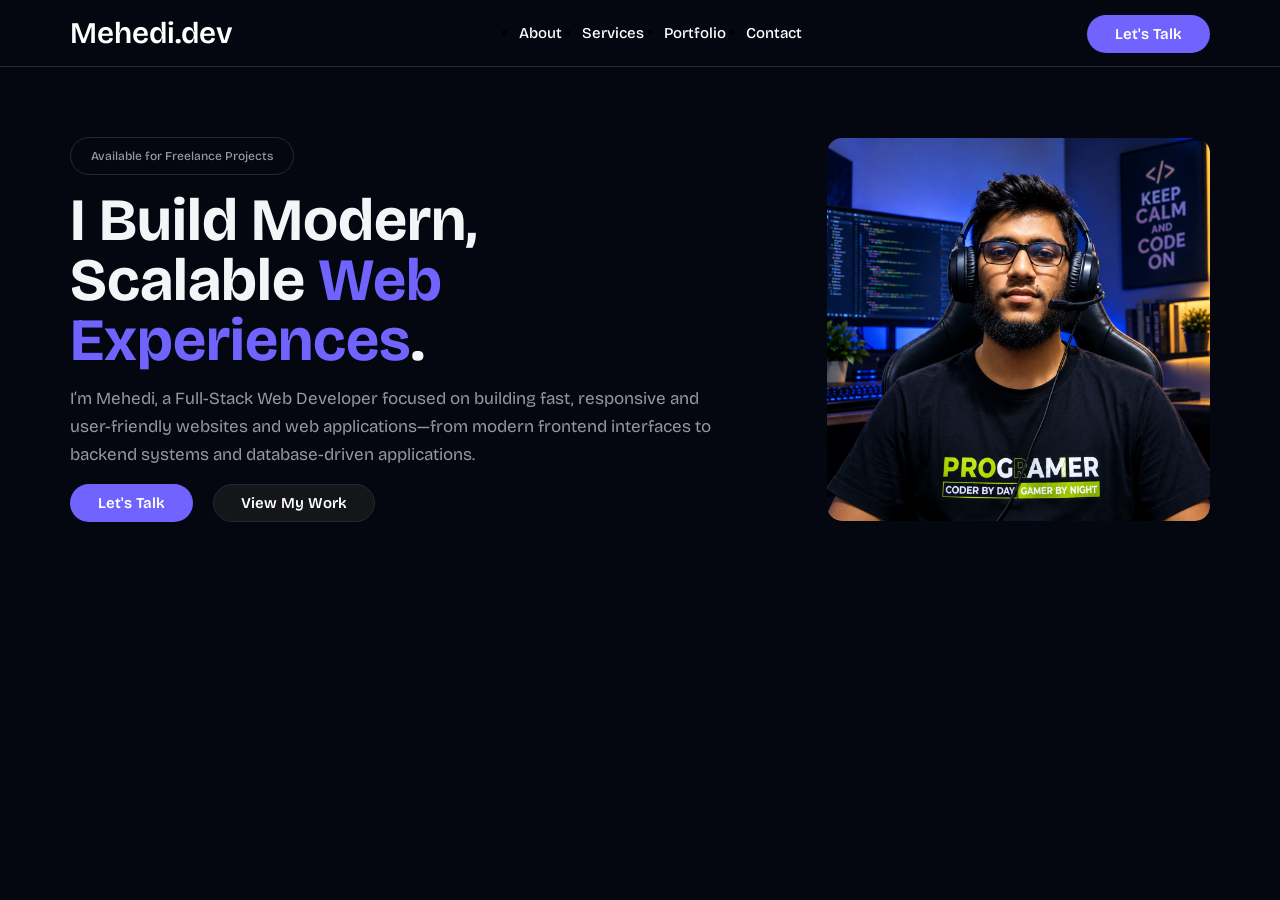
==== index.html @ 89f591bd "first commit" ====
<!DOCTYPE html>
<html lang="en">
<head>
  <meta charset="UTF-8">
  <meta name="viewport" content="width=device-width, initial-scale=1.0">
  <title>Mehedi-Wordpess Developer</title>
  <link rel="preconnect" href="https://fonts.googleapis.com">
<link rel="preconnect" href="https://fonts.gstatic.com" crossorigin>
<link href="https://fonts.googleapis.com/css2?family=Bricolage+Grotesque:opsz,wght@12..96,200..800&display=swap" rel="stylesheet">
  <link rel="stylesheet" href="style.css">
</head>

<body>
  <!-- header start -->
  <header>
 <section class="header-container">
  <div class="logo">
 <h4>Mehedi.dev</h4>
  </div>
  <nav>
    <ul>
      <li><a href="#about">About</a></li>
      <li><a href="#about">Services</a></li>
      <li><a href="#about">Portfolio</a></li>
      <li><a href="#about">Contact</a></li>
    </ul>
  </nav>
  <div class="btn">
    <a href="" class="comonbtn">Let's Talk</a>

  </div>

 </section>

  </header>
  <!-- header end -->
   

  <!-- main start -->
  <main>
    <!-- hero start -->
<section class="hero-parent">
  <div class="hero-left">
    <h5>Available for Freelance Projects</h5>
    <h1>I Build Modern, Scalable <span>Web Experiences</span>.</h1>
    <p>I’m Mehedi, a Full-Stack Web Developer focused on building fast, responsive and user-friendly websites and web applications—from modern frontend interfaces to backend systems and database-driven applications.</p>
    <div class="hero-btn">
      <a href="" class="comonbtn">Let's Talk</a>
      <a href="" class="second-btn">View My Work</a>
    </div>
  </div>
  <div class="hero-right">
    <img src="./image/mehedi.png" alt="Mehedi Hasan">
    
  </div>

</section>
<!-- hero end -->



  </main>
  <!-- manin end -->

  <!-- footer start -->
  <footer>

  </footer>
  <!-- footer end -->
  
</body>
</html>
---- style.css ----
*{
  margin: 0;
  padding: 0;
  box-sizing: border-box;
  font-family: "Bricolage Grotesque";
}
body{
 background-color:
     rgba(4, 7, 15, 1)
}
header{
  border-bottom: 1px solid rgba(38, 41, 47, 1);
  position: sticky;
  top: 0px;
}
.header-container{
  width: 1140px;
  margin: 0 auto;
  display: flex;
justify-content:space-between;
align-items: center;
padding:15px 0px;
}
.logo h4{
font-size: 30px;
font-weight: 600;
color: white;
}
.hero-btn{
  display: flex;
  gap: 20px;
}
.comonbtn{
  padding: 10px 28px;
  font-size: 15px;
  font-weight: 600;
  color: white;
  background-color:rgba(112, 99, 254, 1);
  border-radius: 99px;
  text-decoration: none;
}
nav ul{
  display: flex;
  align-items: center;
  justify-content: center;
  gap: 20px;
}
nav ul li a{
  text-decoration: none;
  color: white;
  font-weight: 500;
  font-size: 15px;
  line-height: 20px;
}
nav ul li a:hover{
  color: rgba(112, 99, 254, 1);
}
/* header end */

.hero-parent{
  width: 1140px;
  margin: 0 auto;
  display: flex;
justify-content:space-between;
align-items: center;
gap: 20px;
padding: 70px 0px;
}
.hero-left{
  display: flex;
  flex-direction: column;
  gap: 15px;
}
.hero-left h5{
  color: #9598a0;
  padding: 8px 20px;
  font-weight: 500;
  font-size: 12px;
  line-height: 20px;
  border-radius: 99px;
border: 1px solid  rgba(38, 41, 47, 1);
width: fit-content;
}
.hero-left h1{
  color:#f4f5f7;
  font-size: 60px;
  line-height: 60px;
  font-weight: 700;
}
.hero-left h1 span{
  color:rgba(112, 99, 254, 1) ;
}
.hero-left p,.comon-p{
  color: #9598a0;
  font-size: 17px;
  font-weight: 400;
  line-height: 28px;
}

.second-btn{padding: 9px 27px;
  font-size: 15px;
  font-weight: 600;
  color: white;
  border: 1px solid rgba(38, 41, 47, 1);
  background-color:rgba(20, 22, 26, 1);
  border-radius: 99px;
  text-decoration: none;

}
.second-btn:hover{
  border: 1px solid rgba(112, 99, 254, 1)  ;
}

.hero-right{
  display: flex;
  justify-content: right;
  align-items: center;
}
.hero-right img{
  width: 80%;
  border-radius:15px ;

}

/* hero end */
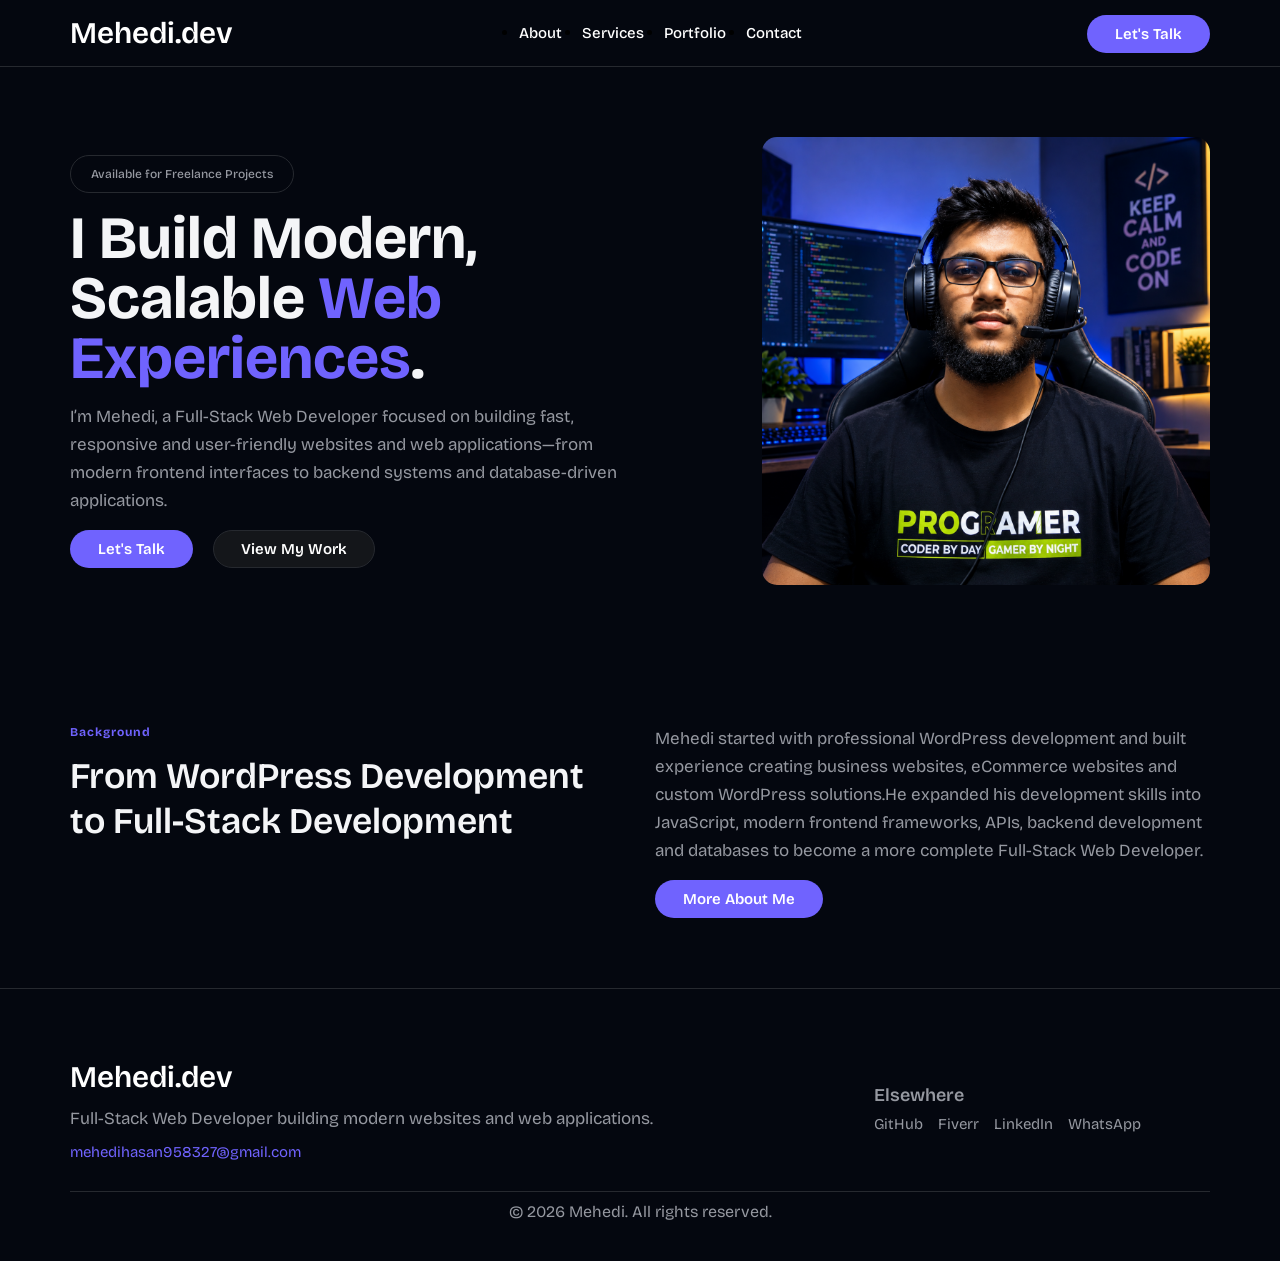
==== commit 6ac50d34: "footer-complete" ====
--- a/index.html
+++ b/index.html
@@ -14,8 +14,8 @@
   <!-- header start -->
   <header>
  <section class="header-container">
-  <div class="logo">
- <h4>Mehedi.dev</h4>
+  <div>
+ <h4 class="logo">Mehedi.dev</h4>
   </div>
   <nav>
     <ul>
@@ -57,14 +57,50 @@
 </section>
 <!-- hero end -->
 
+<!-- about start -->
+
+<section class="about-parent">
+<div class="about-child">
+  <div class="about-left">
+    <h6>Background</h6>
+   <h4>From WordPress Development to Full-Stack Development</h4>
+  </div>
+  <div class="about-right">
+    <p class="comon-p">Mehedi started with professional WordPress development and built experience creating business websites, eCommerce websites and custom WordPress solutions.He expanded his development skills into JavaScript, modern frontend frameworks, APIs, backend development and databases to become a more complete Full-Stack Web Developer.</p>
+    <a href="" class="comonbtn">More About Me</a>
+  </div>
+</div>
+</section>
+ <!-- about end -->
+
 
 
   </main>
   <!-- manin end -->
 
   <!-- footer start -->
-  <footer>
-
+  <footer class="footer-parent">
+<section class="footer-child">
+  <div class="footer-top">
+    <div class="footer-top-one">
+      <h4 class="logo">Mehedi.dev</h4>
+      <p class="comon-p">Full-Stack Web Developer building modern websites and web applications.</p>
+      <a href="mailto:mehedihasan958327@gmial.com">mehedihasan958327@gmail.com</a>
+    </div>
+    <div class="footer-top-three">
+      <h4 class="foot-h4">Elsewhere</h4>
+      <ul>
+        <li><a href="https://github.com/mehedi852-ccpc">GitHub</a></li>
+        <li><a href="">Fiverr</a></li>
+        <li><a href="">LinkedIn</a></li>
+        <li><a href="">WhatsApp</a></li>
+      </ul>
+    </div>
+  </div>
+  <div class="footer-bottom">
+    <p>© 2026 Mehedi. All rights reserved.</p>
+  </div>
+</section>
   </footer>
   <!-- footer end -->
   
--- a/style.css
+++ b/style.css
@@ -21,7 +21,7 @@
 align-items: center;
 padding:15px 0px;
 }
-.logo h4{
+.logo{
 font-size: 30px;
 font-weight: 600;
 color: white;
@@ -30,6 +30,8 @@
   display: flex;
   gap: 20px;
 }
+
+/* comon bti */
 .comonbtn{
   padding: 10px 28px;
   font-size: 15px;
@@ -38,6 +40,7 @@
   background-color:rgba(112, 99, 254, 1);
   border-radius: 99px;
   text-decoration: none;
+  width: fit-content;
 }
 nav ul{
   display: flex;
@@ -67,6 +70,7 @@
 padding: 70px 0px;
 }
 .hero-left{
+  flex-basis: 50%;
   display: flex;
   flex-direction: column;
   gap: 15px;
@@ -78,8 +82,9 @@
   font-size: 12px;
   line-height: 20px;
   border-radius: 99px;
+  width: fit-content;
 border: 1px solid  rgba(38, 41, 47, 1);
-width: fit-content;
+
 }
 .hero-left h1{
   color:#f4f5f7;
@@ -105,6 +110,7 @@
   background-color:rgba(20, 22, 26, 1);
   border-radius: 99px;
   text-decoration: none;
+  width: fit-content;
 
 }
 .second-btn:hover{
@@ -112,6 +118,7 @@
 }
 
 .hero-right{
+  flex-basis: 50%;
   display: flex;
   justify-content: right;
   align-items: center;
@@ -122,4 +129,122 @@
 
 }
 
-/* hero end */+/* hero end */
+
+/* about start */
+/* .about-parent{
+
+  border-top: 1px solid rgba(38, 41, 47, 1);
+  border-bottom: 1px solid rgba(38, 41, 47, 1);
+} */
+.about-child{
+ width: 1140px;
+  margin: 0 auto;
+  display: flex;
+justify-content:space-between;
+align-items: start;
+gap: 30px;
+padding: 70px 0px;
+}
+.about-left{
+flex-basis: 50%;
+display: flex;
+flex-direction: column;
+gap: 15px;
+}
+.about-left h6{
+color: rgba(112, 99, 254, 1);
+font-size: 12px;
+letter-spacing: 1px;
+}
+.about-left h4{
+color: #f4f5f7;
+font-size: 36px;
+line-height: 45px;
+font-weight: 600;
+}
+.about-right{
+  flex-basis: 50%;
+justify-content: start;
+display: flex;
+ flex-direction: column;
+gap: 15px; 
+}
+
+
+/* footer */
+.footer-parent{
+   border-top: 1px solid rgba(38, 41, 47, 1);
+}
+.footer-child{
+  width: 1140px;
+  margin: 0 auto;
+  display: flex;
+  flex-direction: column;
+justify-content:space-between;
+/* align-items: center; */
+gap: 30px;
+padding: 70px 0px 30px 0px;
+}
+
+.footer-top{
+  /* flex-basis: 100%; */
+  display: flex;
+  justify-content: space-between;
+  align-items: center;
+ 
+  gap: 20px;
+}
+.footer-top-one{
+  display: flex;
+  flex-basis: 70%;
+
+  gap: 10px;
+  flex-direction: column;
+}
+.footer-top-one a{
+  text-decoration: none;
+  color: rgba(112, 99, 254, 1);
+  font-size: 15px;
+}
+.footer-top-three{
+   display: flex;
+  flex-basis: 30%;
+  gap: 10px;
+  flex-direction: column;
+}
+.footer-top-three ul{
+ gap: 15px;
+  display: flex;
+}
+.footer-top-three ul li{
+  list-style: none;
+}
+.footer-top-three ul li a{
+  text-decoration: none;
+  color: #9598a0;
+  font-size: 15px;
+  font-weight: 400;
+  line-height: 20px;
+}
+.footer-top-three ul li a:hover{
+  color: white;
+}
+.footer-bottom{
+  padding: 10px 0px;
+  border-top: 1px solid rgba(38, 41, 47, 1);
+  /* flex-basis: 100%; */
+  display: flex;
+  justify-content: center;
+  align-items: center;
+}
+.footer-bottom p{
+  color: #9598a0;
+
+}
+.foot-h4{
+  color: #9598a0;
+  font-size: 18px;
+  line-height: 18px;
+  font-weight: 600;
+}
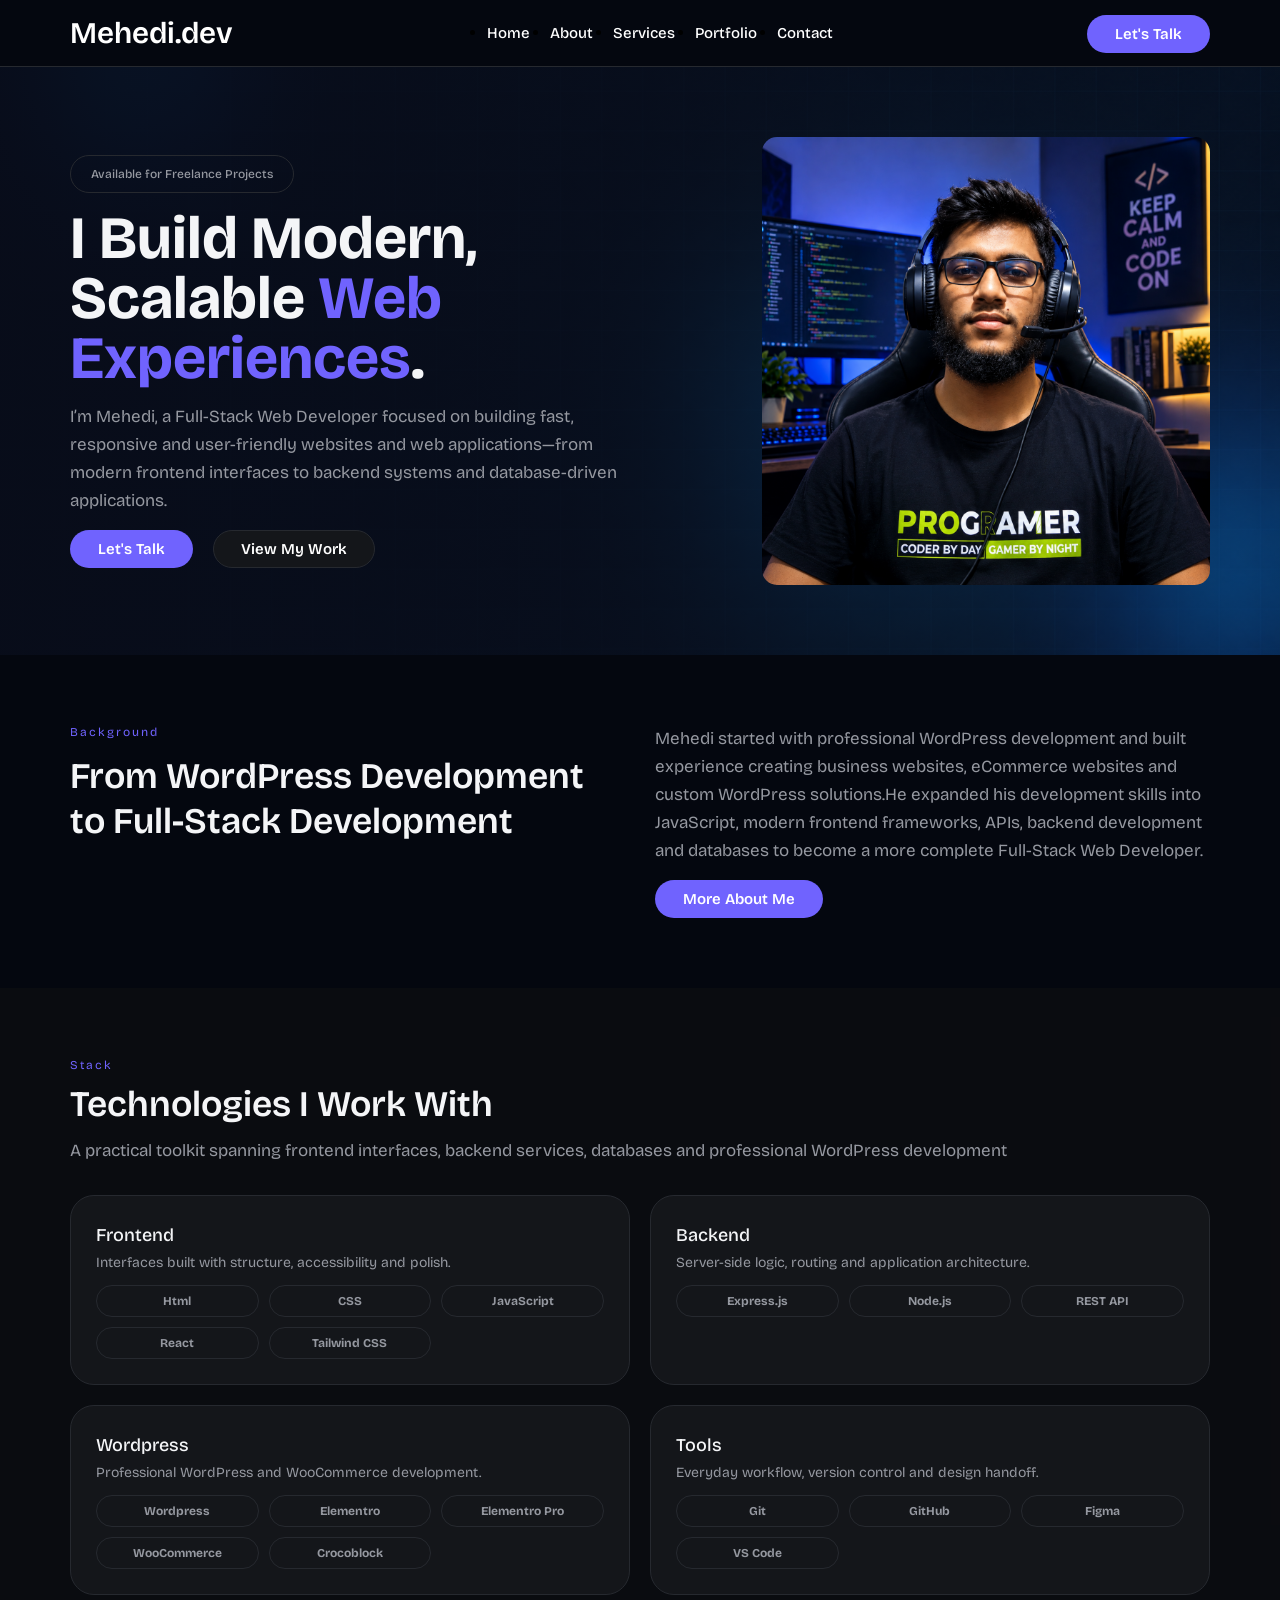
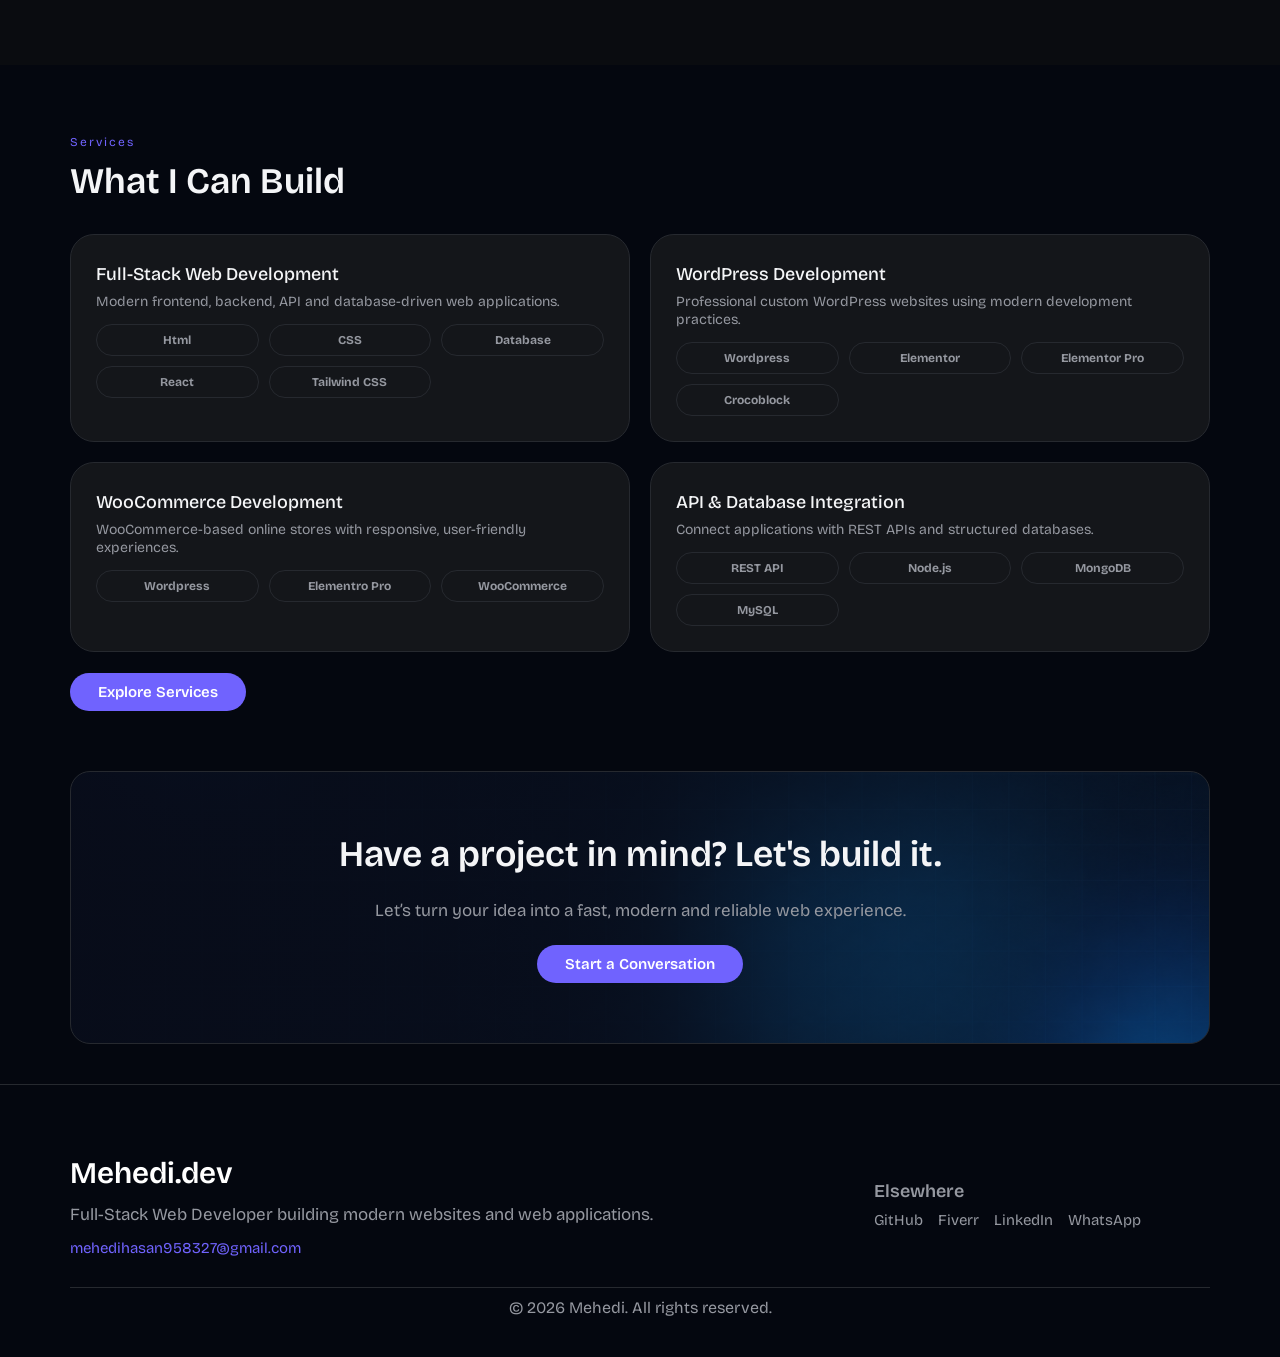
==== commit 66fc4aac: "complete-home-page" ====
--- a/index.html
+++ b/index.html
@@ -19,10 +19,11 @@
   </div>
   <nav>
     <ul>
-      <li><a href="#about">About</a></li>
-      <li><a href="#about">Services</a></li>
-      <li><a href="#about">Portfolio</a></li>
-      <li><a href="#about">Contact</a></li>
+      <li><a href="./index.html">Home</a></li>
+      <li><a href="./about.html">About</a></li>
+      <li><a href="./services.html">Services</a></li>
+      <li><a href="./portfolio.html">Portfolio</a></li>
+      <li><a href="./contact.html">Contact</a></li>
     </ul>
   </nav>
   <div class="btn">
@@ -39,7 +40,8 @@
   <!-- main start -->
   <main>
     <!-- hero start -->
-<section class="hero-parent">
+     <section class="hero-parent">
+<div class="hero-child">
   <div class="hero-left">
     <h5>Available for Freelance Projects</h5>
     <h1>I Build Modern, Scalable <span>Web Experiences</span>.</h1>
@@ -54,7 +56,9 @@
     
   </div>
 
-</section>
+</div>
+     </section>
+
 <!-- hero end -->
 
 <!-- about start -->
@@ -62,8 +66,8 @@
 <section class="about-parent">
 <div class="about-child">
   <div class="about-left">
-    <h6>Background</h6>
-   <h4>From WordPress Development to Full-Stack Development</h4>
+    <h6 class="short-head">Background</h6>
+   <h4 class="secondary-heading">From WordPress Development to Full-Stack Development</h4>
   </div>
   <div class="about-right">
     <p class="comon-p">Mehedi started with professional WordPress development and built experience creating business websites, eCommerce websites and custom WordPress solutions.He expanded his development skills into JavaScript, modern frontend frameworks, APIs, backend development and databases to become a more complete Full-Stack Web Developer.</p>
@@ -73,10 +77,139 @@
 </section>
  <!-- about end -->
 
+ <!-- stack start -->
+  <section class="stact-parent">
+    <div class="stack-child">
+      <div class="stack-child-top">
+        <h6 class="short-head">Stack</h6>
+        <h4 class="secondary-heading">Technologies I Work With</h4>
+        <p class="comon-p">A practical toolkit spanning frontend interfaces, backend services, databases and professional WordPress development</p>
+      </div>
+      <div class="stack-child-bottom">
+        <div class="stack-card">
+          <h5 class="stack-head">Frontend</h5>
+          <p class="stact-para">Interfaces built with structure, accessibility and polish.</p>
+         <div class="stack-skill">
+          <h6>Html</h6>
+          <h6>CSS</h6>
+          <h6>JavaScript</h6>
+          <h6>React</h6>
+          <h6>Tailwind CSS</h6>
+         </div>
+        </div>
+        <div class="stack-card">
+          <h5 class="stack-head">Backend</h5>
+          <p class="stact-para">Server-side logic, routing and application architecture.</p>
+            <div class="stack-skill">
+          <h6>Express.js</h6>
+          <h6>Node.js</h6>
+          <h6>REST API</h6>
+         </div>
+        </div>
+        <div class="stack-card">
+          <h5 class="stack-head">Wordpress</h5>
+          <p class="stact-para">Professional WordPress and WooCommerce development.</p>
+            <div class="stack-skill">
+          <h6>Wordpress</h6>
+          <h6>Elementro</h6>
+          <h6>Elementro Pro</h6>
+          <h6>WooCommerce</h6>
+          <h6>Crocoblock</h6>
+         </div>
+        </div>
+        <div class="stack-card">
+          <h5 class="stack-head">Tools</h5>
+          <p class="stact-para">Everyday workflow, version control and design handoff.</p>
+            <div class="stack-skill">
+          <h6>Git</h6>
+          <h6>GitHub</h6>
+          <h6>Figma</h6>
+          <h6>VS Code</h6>
+         </div>
+        </div>
+      </div>
+
+    </div>
+
+  </section>
+  <!-- stack end -->
+
+ <!-- Services-->
+  <section class="services-parent">
+    <div class="stack-child">
+      <div class="stack-child-top">
+        <h6 class="short-head">Services</h6>
+        <h4 class="secondary-heading">What I Can Build</h4>
+    
+      </div>
+      <div class="stack-child-bottom">
+        <div class="stack-card">
+          <h5 class="stack-head">Full-Stack Web Development</h5>
+          <p class="stact-para">Modern frontend, backend, API and database-driven web applications.</p>
+         <div class="stack-skill">
+          <h6>Html</h6>
+          <h6>CSS</h6>
+          <h6>Database</h6>
+          <h6>React</h6>
+          <h6>Tailwind CSS</h6>
+         </div>
+        </div>
+        <div class="stack-card">
+          <h5 class="stack-head">WordPress Development</h5>
+          <p class="stact-para">Professional custom WordPress websites using modern development practices.</p>
+            <div class="stack-skill">
+          <h6>Wordpress</h6>
+          <h6>Elementor</h6>
+          <h6>Elementor Pro</h6>
+          <h6>Crocoblock</h6>
+         </div>
+        </div>
+        <div class="stack-card">
+          <h5 class="stack-head">WooCommerce Development</h5>
+          <p class="stact-para">WooCommerce-based online stores with responsive, user-friendly experiences.</p>
+            <div class="stack-skill">
+          <h6>Wordpress</h6>
+          <h6>Elementro Pro</h6>
+          <h6>WooCommerce</h6>
+         </div>
+        </div>
+        <div class="stack-card">
+          <h5 class="stack-head">API & Database Integration</h5>
+          <p class="stact-para">Connect applications with REST APIs and structured databases.</p>
+            <div class="stack-skill">
+          <h6>REST API</h6>
+          <h6>Node.js</h6>
+          <h6>MongoDB</h6>
+          <h6>MySQL</h6>
+         </div>
+        </div>
+      </div>
+      <div class="service-button">
+        <a href="./services.html" class="comonbtn">Explore Services</a>
+      </div>
+
+    </div>
+
+  </section>
+  <!-- Services end -->
+
+<!-- hero cta start-->
+ <section class="hero-cta-parent">
+  <div class="hero-cta-child">
+   <h4 class="secondary-heading">Have a project in mind? Let's build it.</h4>
+    <p class="comon-p">Let’s turn your idea into a fast, modern and reliable web experience.</p>
+   <a href="./contact.html" class="comonbtn">Start a Conversation</a>
+
+  </div>
+
+ </section>
+ <!-- hero cta end -->
+
+
 
 
   </main>
-  <!-- manin end -->
+  <!-- main end -->
 
   <!-- footer start -->
   <footer class="footer-parent">
--- a/style.css
+++ b/style.css
@@ -6,12 +6,51 @@
 }
 body{
  background-color:
-     rgba(4, 7, 15, 1)
-}
+     rgba(4, 7, 15, 1);
+}
+/* comon head */
+.short-head{
+color: rgba(112, 99, 254, 1);
+font-size: 12px;
+font-weight: 400;
+letter-spacing: 2px;
+}
+/* second heading */
+.secondary-heading{
+color: #f4f5f7;
+font-size: 36px;
+line-height: 45px;
+font-weight: 600;
+}
+/* comon btn */
+.comonbtn{
+  padding: 10px 28px;
+  font-size: 15px;
+  font-weight: 600;
+  color: white;
+  background-color:rgba(112, 99, 254, 1);
+  border-radius: 99px;
+  text-decoration: none;
+  width: fit-content;
+  
+}
+.comonbtn:hover{
+  padding: 9px 27px;
+  font-size: 15px;
+  font-weight: 600;
+  color: white;
+  background-color:rgba(112, 99, 254, 0);
+  border: 1px solid #7063fe;
+  border-radius: 99px;
+  text-decoration: none;
+  width: fit-content;
+}
+
 header{
   border-bottom: 1px solid rgba(38, 41, 47, 1);
   position: sticky;
   top: 0px;
+  background-color: rgba(4, 7, 15, 1);
 }
 .header-container{
   width: 1140px;
@@ -31,17 +70,7 @@
   gap: 20px;
 }
 
-/* comon bti */
-.comonbtn{
-  padding: 10px 28px;
-  font-size: 15px;
-  font-weight: 600;
-  color: white;
-  background-color:rgba(112, 99, 254, 1);
-  border-radius: 99px;
-  text-decoration: none;
-  width: fit-content;
-}
+
 nav ul{
   display: flex;
   align-items: center;
@@ -61,6 +90,20 @@
 /* header end */
 
 .hero-parent{
+  background-image:
+        linear-gradient(
+            90deg,
+            rgba(8, 12, 25, 0.96) 0%,
+            rgba(8, 12, 25, 0.75) 50%,
+            rgba(8, 12, 25, 0.25) 100%
+        ),
+        url("./image/hero\ bg.png");
+
+    background-size: cover;
+    background-position: center;
+    background-repeat: no-repeat;
+}
+.hero-child{
   width: 1140px;
   margin: 0 auto;
   display: flex;
@@ -152,17 +195,8 @@
 flex-direction: column;
 gap: 15px;
 }
-.about-left h6{
-color: rgba(112, 99, 254, 1);
-font-size: 12px;
-letter-spacing: 1px;
-}
-.about-left h4{
-color: #f4f5f7;
-font-size: 36px;
-line-height: 45px;
-font-weight: 600;
-}
+
+
 .about-right{
   flex-basis: 50%;
 justify-content: start;
@@ -171,6 +205,107 @@
 gap: 15px; 
 }
 
+/* stack start */
+.stact-parent{
+   background-color: rgba(18, 17, 17, 0.483);
+}
+.stack-child{
+  width: 1140px;
+  margin: 0 auto;
+  display: flex;
+  flex-direction: column;
+justify-content:space-between;
+/* align-items: start; */
+gap: 30px;
+padding: 70px 0px;
+}
+.stack-child-top{
+  display: flex;
+  justify-content: start;
+  flex-direction: column;
+  flex-basis: 100%;
+  gap: 10px;
+}
+.stack-child-bottom{
+  display: grid;
+  grid-template-columns: 1fr 1fr;
+  gap: 20px;
+}
+.stack-head{
+  font-size: 18px;
+  font-weight: 500;
+  line-height:28px ;
+  color:#f4f5f7
+;
+}
+.stack-card{
+  background-color: rgba(20, 22, 26, 1);
+  border:1px solid rgba(38, 41, 47, 1);
+  border-radius: 24px;
+  padding: 25px;
+  display: flex;
+  flex-direction: column;
+  gap: 5px;
+   transition: 0.3s ease;
+}
+.stack-card:hover{
+   border:1px solid #7063fe;
+    transform: skewX(-3deg) ;
+}
+.stack-skill{
+  margin-top: 8px;
+  display: grid;
+  grid-template-columns: repeat(3,1fr);
+  gap: 10px;
+}
+.stack-skill h6{
+font-size: 12px;
+line-height: 18px;
+color: #9598a0;
+padding: 6px 12px;
+text-align: center;
+border-radius: 99px;
+border: 1px solid rgba(38, 41, 47, 1);
+}
+.stack-skill h6:hover{
+  border: 1px solid #7063fe;
+}
+.stact-para{
+  font-size:14px ;
+  color: #9598a0;
+  line-height: 18px;
+  font-weight: 400;
+}
+
+/* stack end */
+
+
+/* cta */
+.hero-cta-child{
+   background-image:
+        linear-gradient(
+            90deg,
+            rgba(8, 12, 25, 0.96) 0%,
+            rgba(8, 12, 25, 0.75) 50%,
+            rgba(8, 12, 25, 0.25) 100%
+        ),
+        url("./image/hero\ bg.png");
+    background-size: cover;
+    background-position: center;
+    background-repeat: no-repeat;
+  width: 1140px;
+  margin: 0 auto;
+  display: flex;
+  flex-direction: column;
+justify-content:space-between;
+align-items: center;
+gap: 20px;
+padding: 60px 0px;
+border: 1px solid rgba(38, 41, 47, 1);
+border-radius: 20px;
+margin-bottom: 40px ;
+}
+/* cta end */
 
 /* footer */
 .footer-parent{
